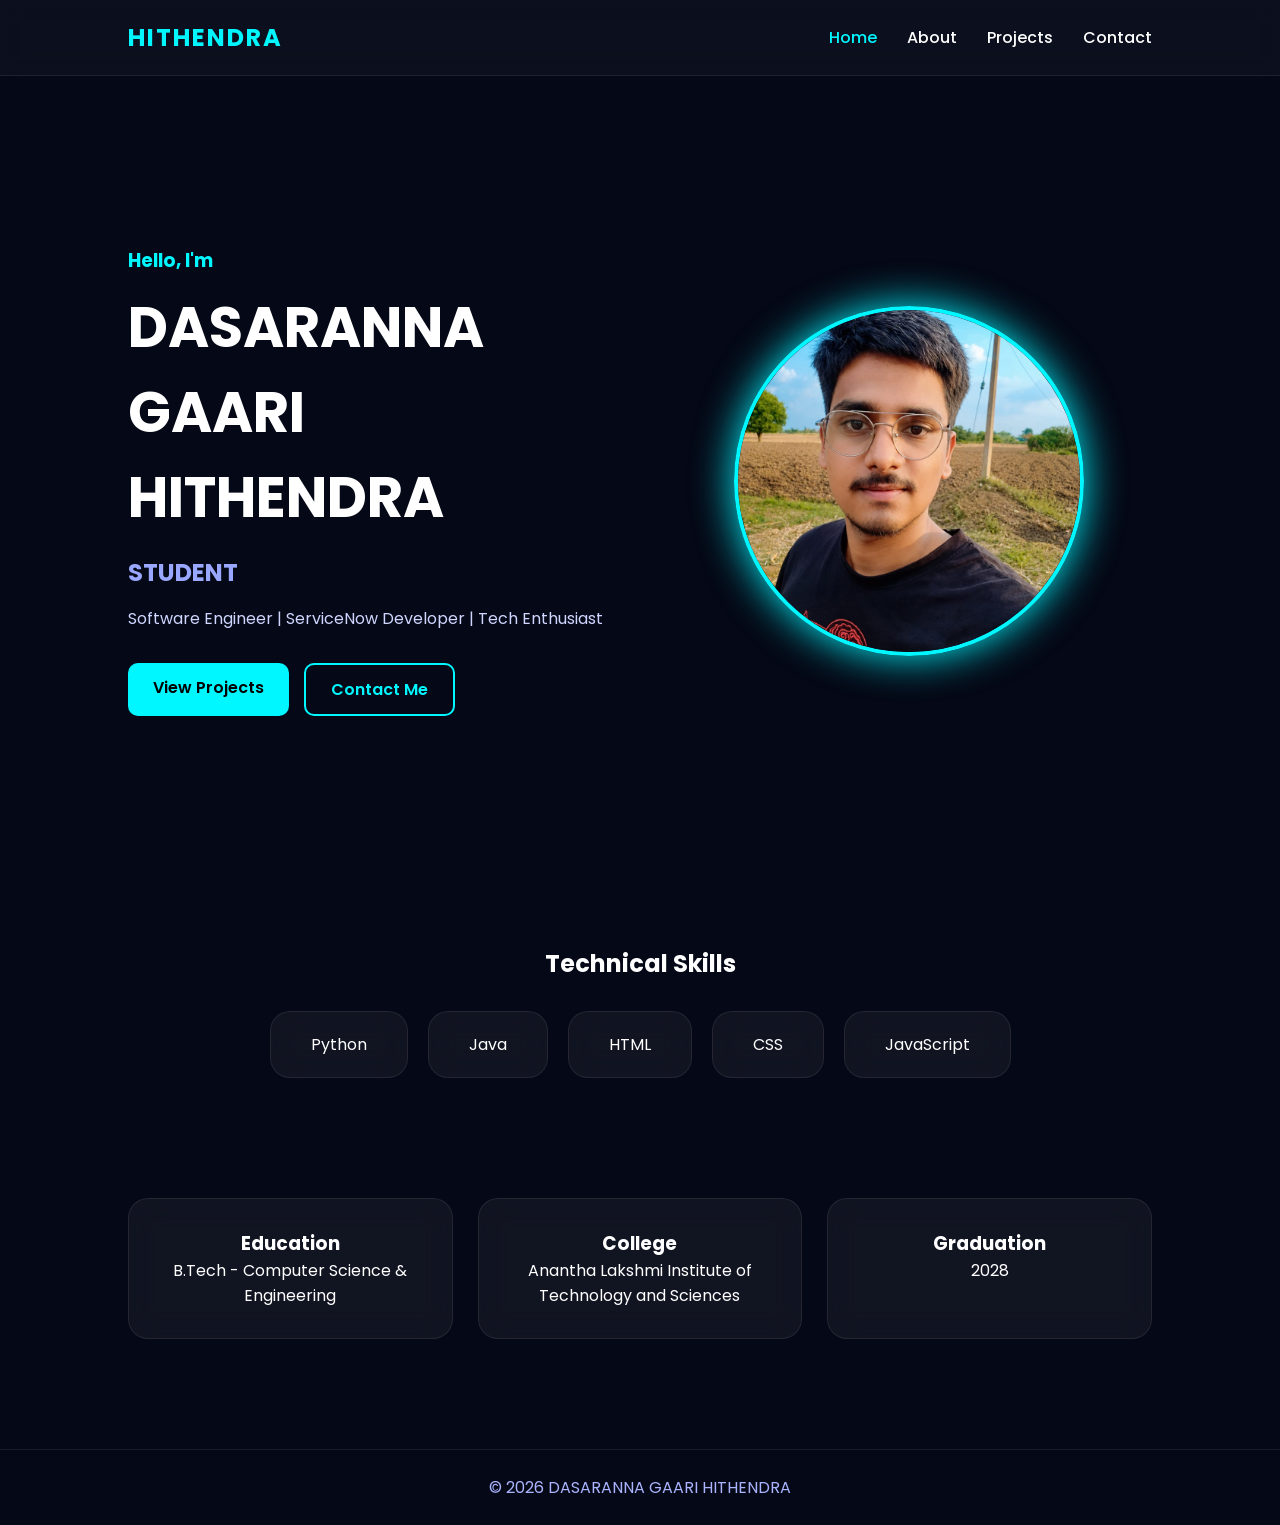
==== index.html @ 1dd6cc8e "Add files via upload" ====
<!DOCTYPE html>
<html lang="en">
<head>
    <meta charset="UTF-8">
    <meta name="viewport" content="width=device-width, initial-scale=1.0">
    <title>DASARANNA GAARI HITHENDRA | Portfolio</title>

    <link rel="stylesheet" href="style.css">

    <link rel="preconnect" href="https://fonts.googleapis.com">
    <link href="https://fonts.googleapis.com/css2?family=Poppins:wght@300;400;500;600;700&display=swap" rel="stylesheet">
</head>
<body>

    <!-- Navigation -->
    <nav>
        <div class="logo">HITHENDRA</div>

        <ul>
            <li><a href="index.html" class="active">Home</a></li>
            <li><a href="about.html">About</a></li>
            <li><a href="projects.html">Projects</a></li>
            <li><a href="contact.html">Contact</a></li>
        </ul>
    </nav>

    <!-- Hero Section -->
    <section class="hero">

        <div class="hero-text">

            <h3>Hello, I'm</h3>

            <h1>DASARANNA GAARI HITHENDRA</h1>

            <h2>STUDENT</h2>

            <p>
                Software Engineer | ServiceNow Developer | Tech Enthusiast
            </p>

            <div class="buttons">
                <a href="projects.html" class="btn">View Projects</a>

                <a href="contact.html" class="btn-outline">
                    Contact Me
                </a>
            </div>

        </div>

        <div class="hero-image">

            <img src="my photo 1.jpg.jpeg" alt="Profile">

        </div>

    </section>

    <!-- Skills -->
    <section class="skills">

        <h2>Technical Skills</h2>

        <div class="skill-container">

            <div class="card">Python</div>
            <div class="card">Java</div>
            <div class="card">HTML</div>
            <div class="card">CSS</div>
            <div class="card">JavaScript</div>

        </div>

    </section>

    <!-- Quick Info -->
    <section class="info">

        <div class="info-card">
            <h3>Education</h3>
            <p>B.Tech - Computer Science & Engineering</p>
        </div>

        <div class="info-card">
            <h3>College</h3>
            <p>Anantha Lakshmi Institute of Technology and Sciences</p>
        </div>

        <div class="info-card">
            <h3>Graduation</h3>
            <p>2028</p>
        </div>

    </section>

    <!-- Footer -->
    <footer>

        <p>
            © 2026 DASARANNA GAARI HITHENDRA
        </p>

    </footer>

    <script src="js/script.js"></script>

</body>
</html>
---- style.css ----
/* =========================
   GOOGLE FONT
========================= */
@import url('https://fonts.googleapis.com/css2?family=Poppins:wght@300;400;500;600;700;800&display=swap');

/* =========================
   RESET
========================= */

*{
    margin:0;
    padding:0;
    box-sizing:border-box;
    font-family:'Poppins',sans-serif;
}

html{
    scroll-behavior:smooth;
}

body{
    background:#050816;
    color:#ffffff;
    overflow-x:hidden;
}

/* =========================
   CUSTOM SCROLLBAR
========================= */

::-webkit-scrollbar{
    width:8px;
}

::-webkit-scrollbar-track{
    background:#0d1224;
}

::-webkit-scrollbar-thumb{
    background:#00f7ff;
    border-radius:20px;
}

/* =========================
   NAVBAR
========================= */

nav{
    width:100%;
    display:flex;
    justify-content:space-between;
    align-items:center;
    padding:20px 10%;
    background:rgba(255,255,255,0.03);
    backdrop-filter:blur(12px);
    position:sticky;
    top:0;
    z-index:1000;
    border-bottom:1px solid rgba(255,255,255,0.08);
}

.logo{
    font-size:1.5rem;
    font-weight:700;
    color:#00f7ff;
    letter-spacing:2px;
}

nav ul{
    display:flex;
    gap:30px;
    list-style:none;
}

nav ul li a{
    text-decoration:none;
    color:white;
    transition:.3s;
    font-weight:500;
}

nav ul li a:hover,
nav ul li a.active{
    color:#00f7ff;
}

/* =========================
   HERO SECTION
========================= */

.hero{
    min-height:90vh;
    display:flex;
    justify-content:space-between;
    align-items:center;
    padding:80px 10%;
    gap:50px;
}

.hero-text{
    flex:1;
}

.hero-text h3{
    color:#00f7ff;
    margin-bottom:10px;
}

.hero-text h1{
    font-size:3.5rem;
    margin-bottom:15px;
}

.hero-text h2{
    color:#9aa7ff;
    margin-bottom:15px;
}

.hero-text p{
    color:#cfd6ff;
    line-height:1.8;
    margin-bottom:30px;
}

.hero-image{
    flex:1;
    display:flex;
    justify-content:center;
}

.hero-image img{
    width:350px;
    height:350px;
    object-fit:cover;
    border-radius:50%;
    border:4px solid #00f7ff;
    box-shadow:0 0 40px #00f7ff;
}

/* =========================
   BUTTONS
========================= */

.buttons{
    display:flex;
    gap:15px;
    flex-wrap:wrap;
}

.btn,
.btn-outline,
.project-btn,
.github-btn,
.social-btn,
.send-btn{
    text-decoration:none;
    padding:12px 25px;
    border-radius:10px;
    transition:.3s;
    cursor:pointer;
    font-weight:600;
}

.btn,
.project-btn,
.github-btn,
.social-btn,
.send-btn{
    background:#00f7ff;
    color:#000;
}

.btn:hover,
.project-btn:hover,
.github-btn:hover,
.social-btn:hover,
.send-btn:hover{
    transform:translateY(-4px);
    box-shadow:0 0 25px #00f7ff;
}

.btn-outline{
    border:2px solid #00f7ff;
    color:#00f7ff;
}

.btn-outline:hover{
    background:#00f7ff;
    color:black;
}

/* =========================
   PAGE HEADER
========================= */

.page-header{
    text-align:center;
    padding:80px 10%;
}

.page-header h1{
    font-size:3rem;
    color:#00f7ff;
}

.page-header p{
    margin-top:10px;
    color:#b8c2ff;
}

/* =========================
   CARDS
========================= */

.card,
.skill-box,
.cert-card,
.info-card,
.education-card,
.goal-card,
.project-card,
.info-box{
    background:rgba(255,255,255,0.05);
    border:1px solid rgba(255,255,255,0.08);
    backdrop-filter:blur(15px);
    border-radius:20px;
    transition:.4s;
}

.card:hover,
.skill-box:hover,
.cert-card:hover,
.info-card:hover,
.education-card:hover,
.goal-card:hover,
.project-card:hover,
.info-box:hover{
    transform:translateY(-8px);
    box-shadow:0 0 25px rgba(0,247,255,.35);
}

/* =========================
   HOME PAGE
========================= */

.skills{
    padding:60px 10%;
    text-align:center;
}

.skills h2{
    margin-bottom:30px;
}

.skill-container{
    display:flex;
    justify-content:center;
    flex-wrap:wrap;
    gap:20px;
}

.card{
    padding:20px 40px;
}

.info{
    padding:60px 10%;
    display:grid;
    grid-template-columns:repeat(auto-fit,minmax(250px,1fr));
    gap:25px;
}

.info-card{
    padding:30px;
    text-align:center;
}

/* =========================
   ABOUT PAGE
========================= */

.about-container{
    padding:60px 10%;
    display:flex;
    gap:50px;
    align-items:center;
    flex-wrap:wrap;
}

.about-image img{
    width:320px;
    border-radius:20px;
    border:3px solid #00f7ff;
    box-shadow:0 0 30px #00f7ff;
}

.about-content{
    flex:1;
}

.about-content h2{
    margin-bottom:10px;
}

.about-content h3{
    color:#00f7ff;
    margin-bottom:20px;
}

.about-content p{
    line-height:1.8;
    margin-bottom:15px;
    color:#d7ddff;
}

.education-section,
.skills-section,
.certifications-section{
    padding:60px 10%;
}

.education-card{
    padding:30px;
}

.skills-grid,
.cert-grid{
    margin-top:30px;
    display:grid;
    grid-template-columns:repeat(auto-fit,minmax(220px,1fr));
    gap:25px;
}

.skill-box{
    padding:25px;
    text-align:center;
}

.cert-card{
    padding:25px;
}

/* =========================
   PROJECTS PAGE
========================= */

.projects-container{
    padding:60px 10%;
    display:grid;
    grid-template-columns:repeat(auto-fit,minmax(320px,1fr));
    gap:30px;
}

.project-card{
    padding:30px;
}

.project-card h2{
    color:#00f7ff;
    margin-bottom:15px;
}

.project-card p{
    line-height:1.8;
    color:#d5dcff;
}

.tech-stack{
    display:flex;
    flex-wrap:wrap;
    gap:10px;
    margin:20px 0;
}

.tech-stack span{
    background:#111b35;
    padding:8px 15px;
    border-radius:20px;
    color:#00f7ff;
}

.github-section,
.future-projects{
    padding:60px 10%;
    text-align:center;
}

.future-projects{
    display:grid;
    grid-template-columns:repeat(auto-fit,minmax(250px,1fr));
    gap:25px;
}

.goal-card{
    padding:25px;
}

/* =========================
   CONTACT PAGE
========================= */

.contact-container{
    padding:60px 10%;
    display:grid;
    grid-template-columns:1fr 1fr;
    gap:40px;
}

.contact-info{
    display:flex;
    flex-direction:column;
    gap:20px;
}

.info-box{
    padding:20px;
}

.contact-form{
    background:rgba(255,255,255,.04);
    padding:30px;
    border-radius:20px;
}

.contact-form h2{
    margin-bottom:20px;
}

.contact-form form{
    display:flex;
    flex-direction:column;
    gap:15px;
}

.contact-form input,
.contact-form textarea{
    padding:15px;
    border:none;
    border-radius:10px;
    background:#111b35;
    color:white;
    outline:none;
}

.social-section{
    text-align:center;
    padding:60px 10%;
}

.social-buttons{
    margin-top:25px;
    display:flex;
    justify-content:center;
    gap:20px;
    flex-wrap:wrap;
}

/* =========================
   FOOTER
========================= */

footer{
    text-align:center;
    padding:25px;
    border-top:1px solid rgba(255,255,255,.08);
    margin-top:50px;
    color:#aab4ff;
}

/* =========================
   ANIMATION
========================= */

@keyframes float{
    0%{
        transform:translateY(0px);
    }
    50%{
        transform:translateY(-15px);
    }
    100%{
        transform:translateY(0px);
    }
}

.hero-image img{
    animation:float 4s ease-in-out infinite;
}

/* =========================
   RESPONSIVE DESIGN
========================= */

@media(max-width:900px){

    nav{
        flex-direction:column;
        gap:15px;
    }

    nav ul{
        flex-wrap:wrap;
        justify-content:center;
    }

    .hero{
        flex-direction:column-reverse;
        text-align:center;
    }

    .hero-text h1{
        font-size:2.5rem;
    }

    .contact-container{
        grid-template-columns:1fr;
    }

    .about-container{
        flex-direction:column;
        text-align:center;
    }

    .hero-image img{
        width:250px;
        height:250px;
    }
}
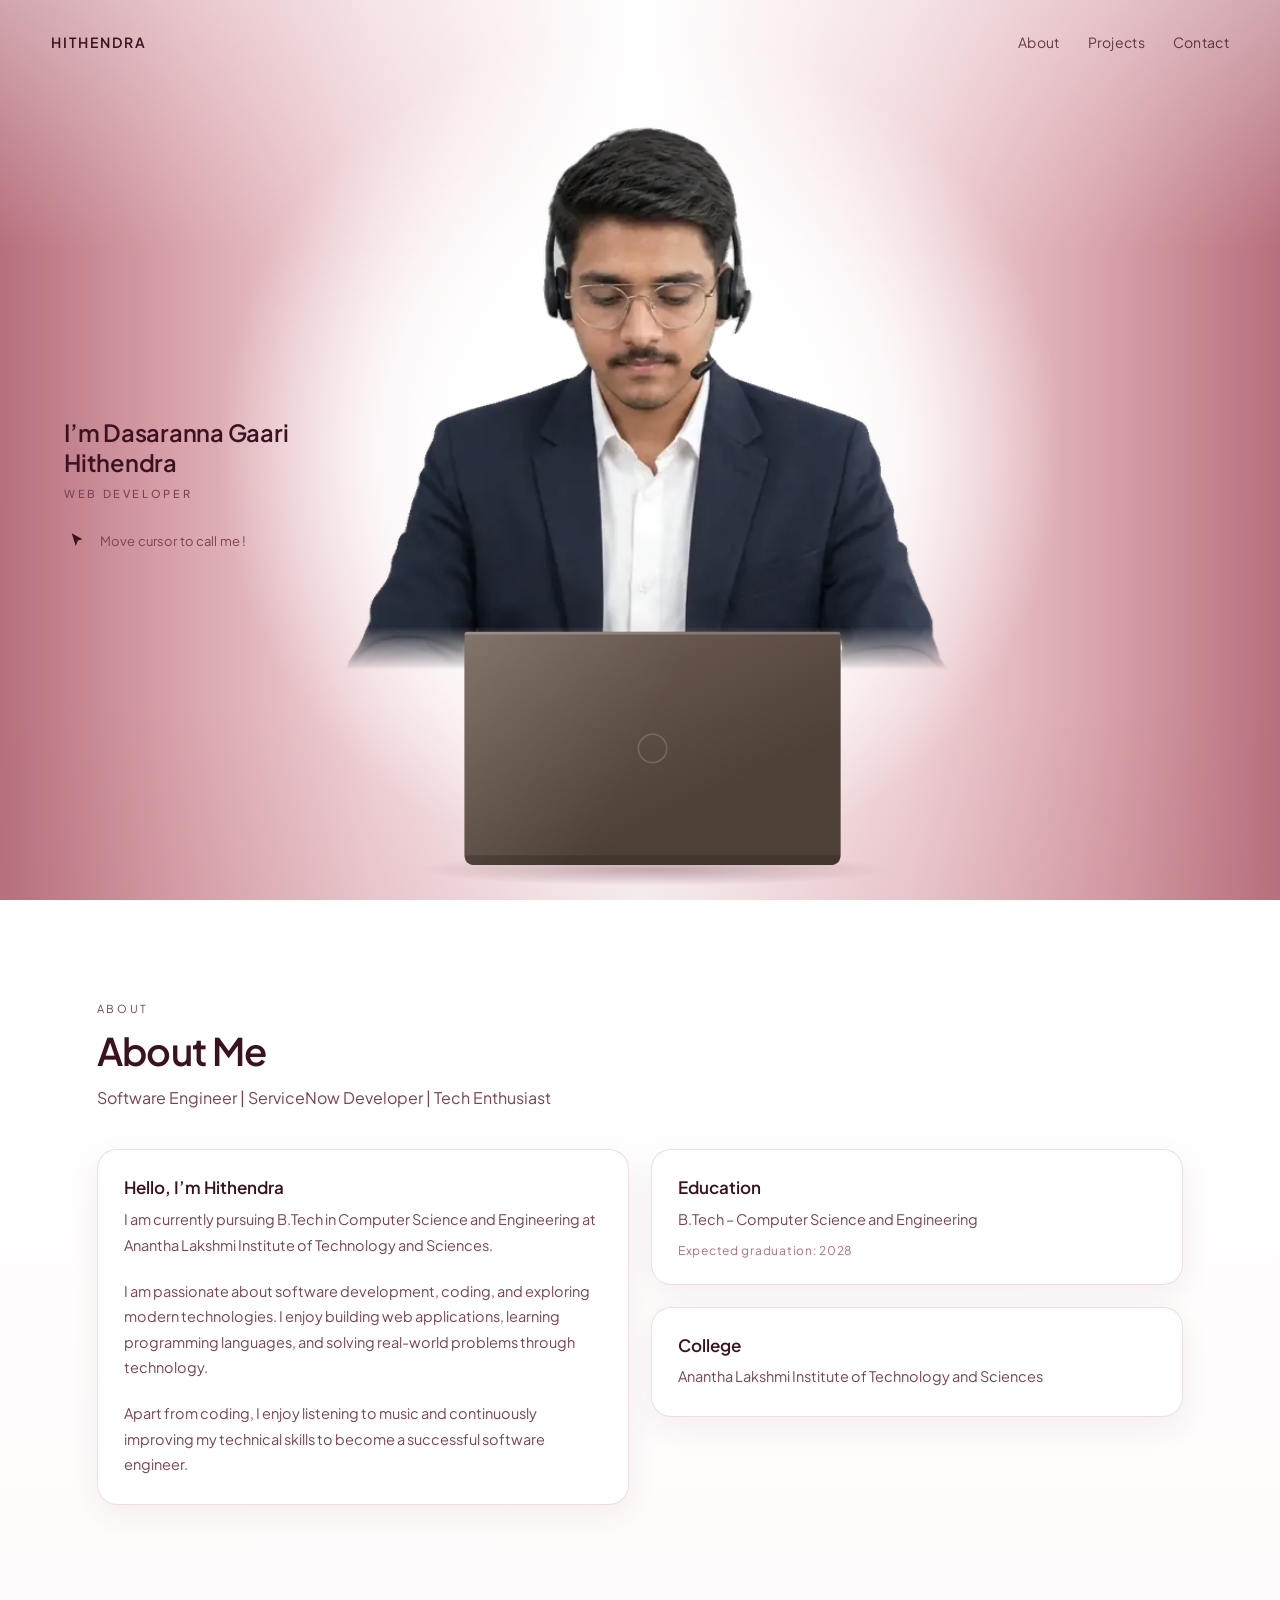
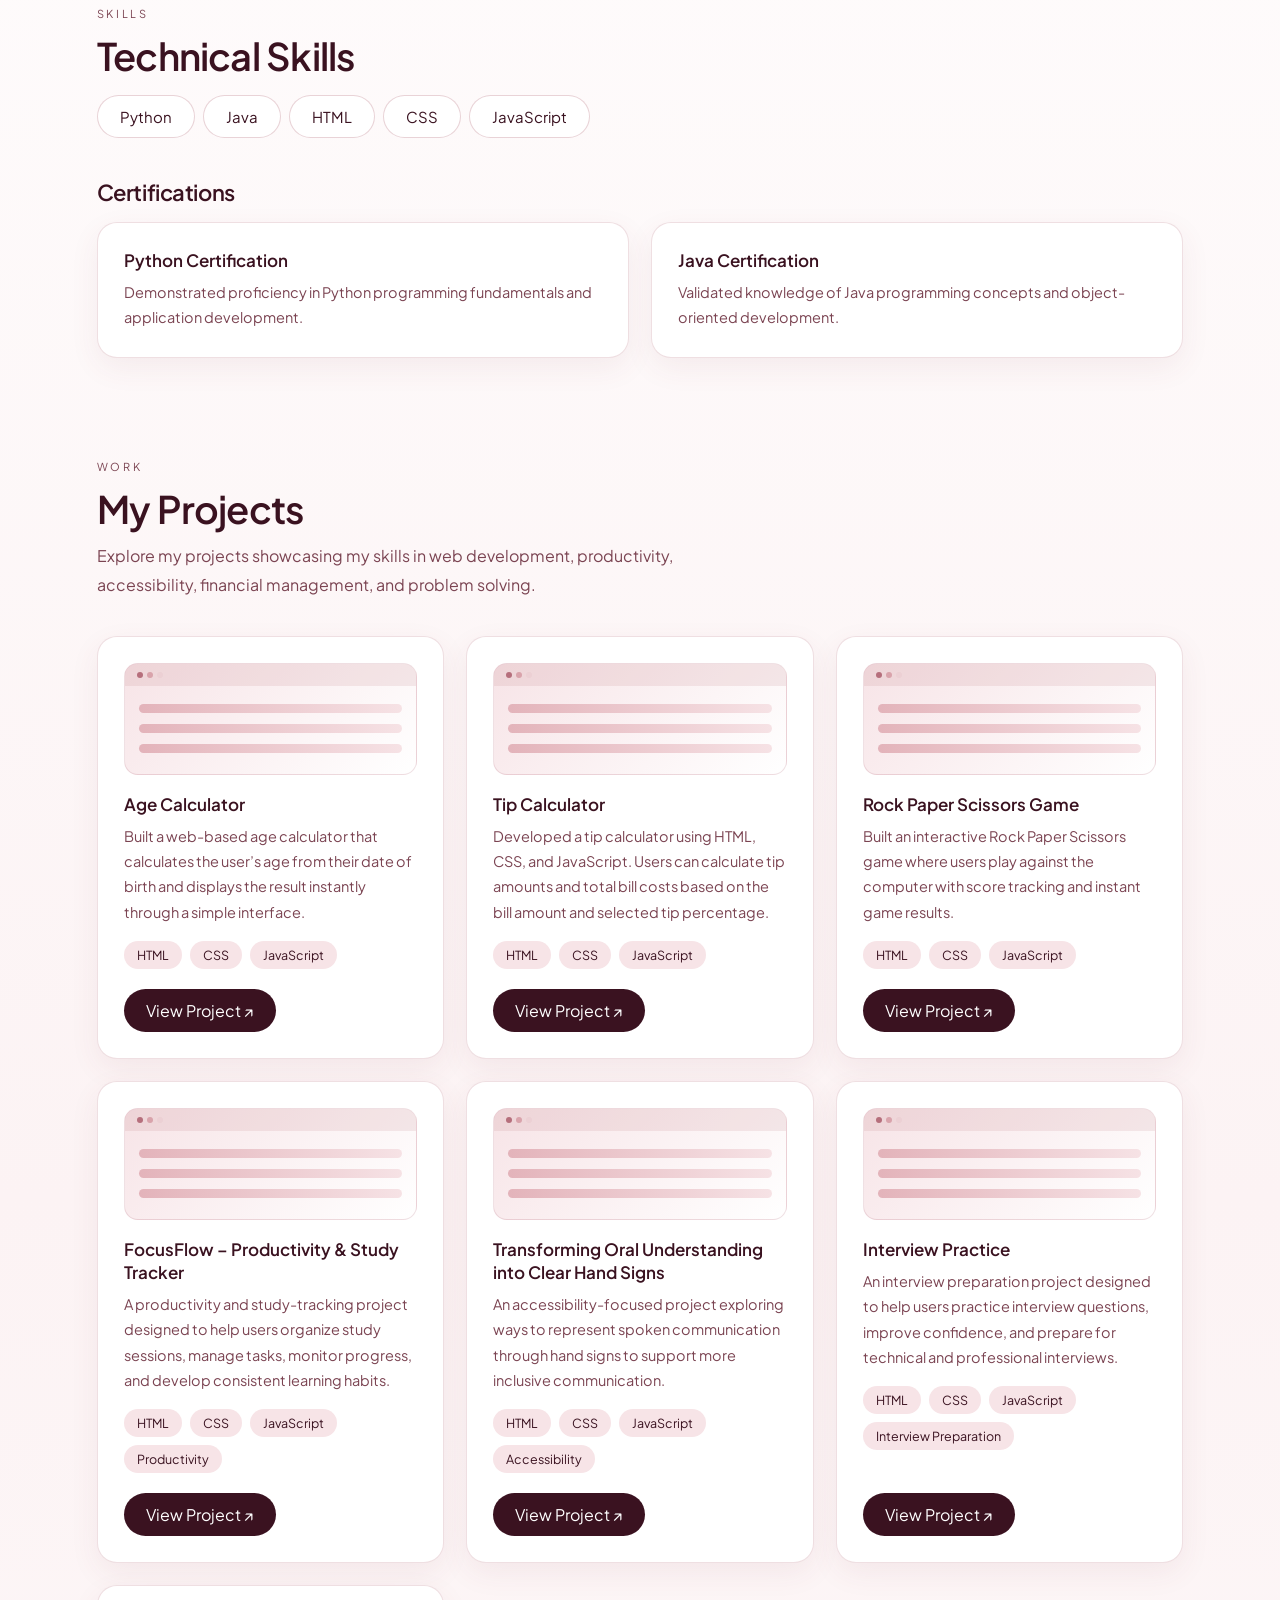
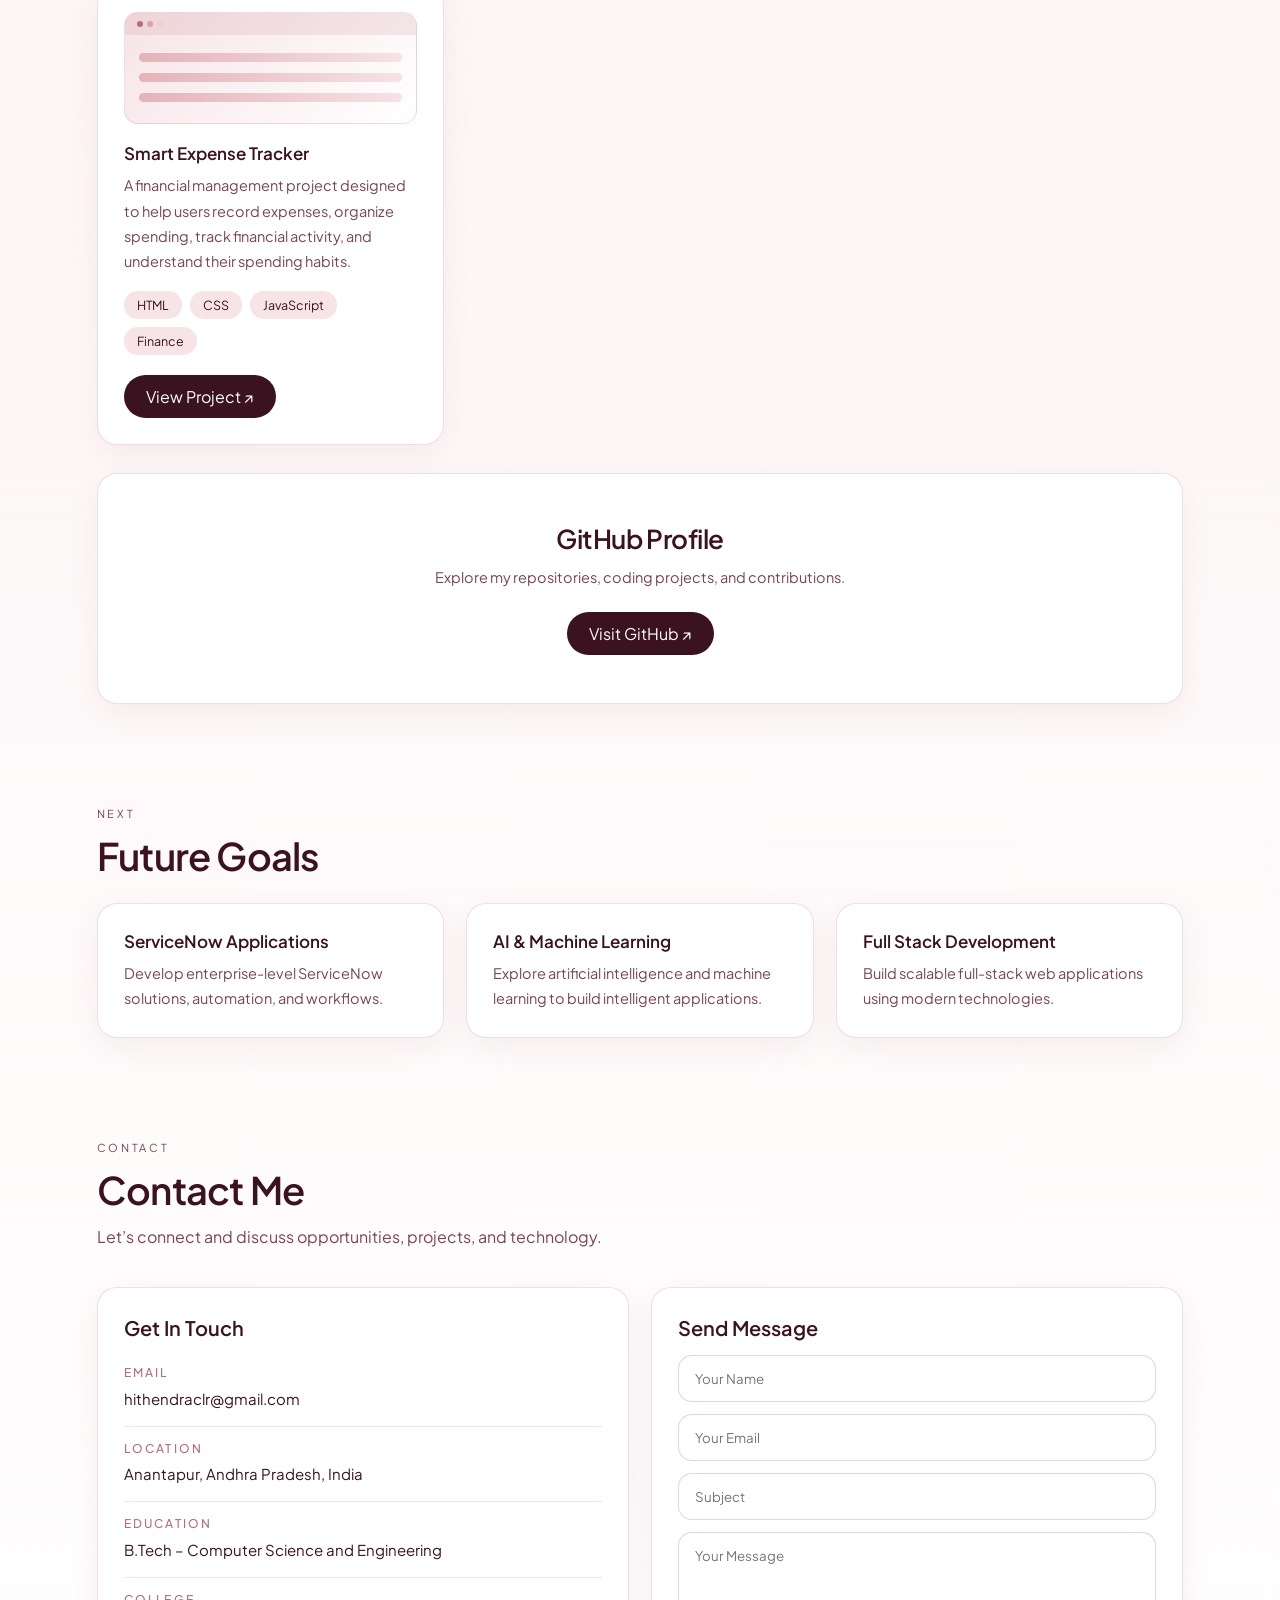
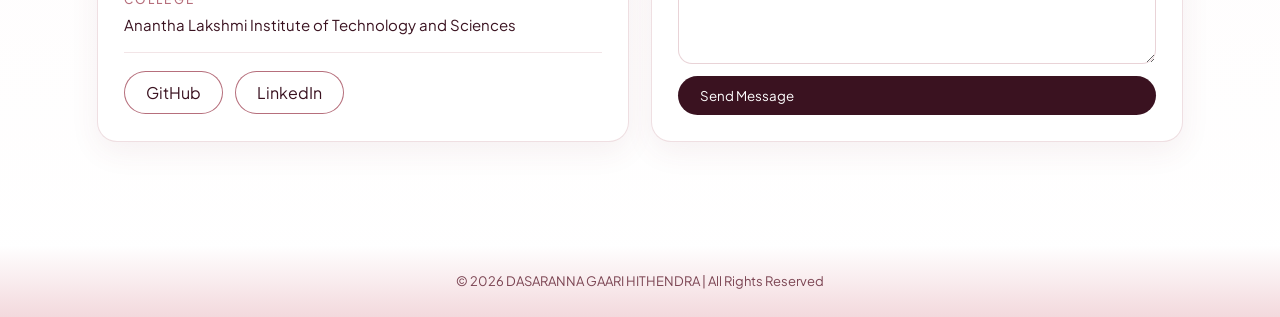
==== commit 8b1ab7f1: "Add files via upload" ====
--- a/index.html
+++ b/index.html
@@ -1,109 +1,403 @@
 <!DOCTYPE html>
 <html lang="en">
 <head>
-    <meta charset="UTF-8">
-    <meta name="viewport" content="width=device-width, initial-scale=1.0">
-    <title>DASARANNA GAARI HITHENDRA | Portfolio</title>
-
-    <link rel="stylesheet" href="style.css">
-
-    <link rel="preconnect" href="https://fonts.googleapis.com">
-    <link href="https://fonts.googleapis.com/css2?family=Poppins:wght@300;400;500;600;700&display=swap" rel="stylesheet">
+<meta charset="utf-8">
+<meta name="viewport" content="width=device-width, initial-scale=1, viewport-fit=cover">
+<title>Dasaranna Gaari Hithendra – Web Developer</title>
+<link rel="preconnect" href="https://fonts.googleapis.com">
+<link rel="preconnect" href="https://fonts.gstatic.com" crossorigin>
+<link href="https://fonts.googleapis.com/css2?family=Plus+Jakarta+Sans:wght@400;500;600&display=swap" rel="stylesheet">
+<style>
+:root{
+  --ink:#3a1220; --ink2:#7b4452; --rose:#e9c6cb; --maroon:#b66f7c; --nav:84px;
+  color-scheme:light; box-sizing:border-box;
+  padding-top:env(safe-area-inset-top,0px); padding-bottom:env(safe-area-inset-bottom,0px);
+}
+html{scroll-padding-top:env(safe-area-inset-top,0px)}
+*,*::before,*::after{box-sizing:border-box}
+html,body{margin:0}html{scroll-behavior:smooth}
+body{font-family:'Plus Jakarta Sans',system-ui,-apple-system,'Segoe UI',sans-serif;color:var(--ink);background:#fff;overflow-x:hidden;-webkit-font-smoothing:antialiased}
+
+.hero{
+  position:relative; overflow:hidden; isolation:isolate; min-height:600px;
+  height:calc(100svh - env(safe-area-inset-top,0px) - env(safe-area-inset-bottom,0px));
+  background:
+    linear-gradient(180deg,rgba(255,255,255,.38),rgba(255,255,255,0) 28%,rgba(255,255,255,0) 78%,rgba(182,111,124,.14)),
+    linear-gradient(90deg,#b66f7c 0%,#d9a3ab 14%,#f0d3d7 29%,#fcf3f4 43%,#fff 50%,#fcf3f4 57%,#f0d3d7 71%,#d9a3ab 86%,#b66f7c 100%);
+}
+
+/* navigation placeholder: reserves the top space, swap for your real nav */
+.nav{position:absolute;inset:0 0 auto 0;height:var(--nav);display:flex;align-items:center;justify-content:space-between;padding:0 clamp(20px,4vw,56px);z-index:5;font-size:14px;letter-spacing:.02em}
+.nav b{font-weight:600;letter-spacing:.14em}
+.nav a{color:inherit;text-decoration:none;opacity:.78;margin-left:28px;transition:opacity .2s}
+.nav a:hover{opacity:1}
+
+.glow{
+  position:absolute;left:50%;top:50%;width:min(66vw,960px);aspect-ratio:1;z-index:1;pointer-events:none;
+  transform:translate(-50%,-50%);
+  background:radial-gradient(closest-side,#fff 0%,#fff 42%,rgba(255,255,255,.82) 62%,rgba(255,255,255,0) 100%);
+  transition:transform 1.2s cubic-bezier(.2,.7,.2,1),opacity 1.2s;
+}
+.hero[data-state=greet] .glow{transform:translate(-50%,-50%) scale(1.07)}
+
+.stage{
+  position:absolute;left:50%;bottom:1.5vh;transform:translateX(-50%);z-index:2;
+  height:calc(100% - var(--nav) - 1vh);max-height:960px;aspect-ratio:730/740;outline:none;
+}
+.stage:focus-visible{outline:2px solid var(--ink2);outline-offset:-6px;border-radius:24px}
+canvas{display:block;width:100%;height:100%;opacity:0;transition:opacity .8s ease}
+
+.note{position:absolute;left:clamp(24px,5vw,84px);top:54%;transform:translateY(-50%);z-index:3;max-width:min(24vw,300px)}
+.note h1{margin:0;font-size:clamp(18px,1.85vw,26px);font-weight:600;line-height:1.25;letter-spacing:-.01em}
+.note h1 span{display:block;margin-top:10px;font-size:11px;font-weight:500;letter-spacing:.24em;text-transform:uppercase;color:var(--ink2)}
+.hint{display:flex;align-items:center;gap:8px;margin:26px 0 0;font-size:13px;color:var(--ink2);letter-spacing:.01em}
+
+.ci{position:relative;width:28px;height:28px;display:grid;place-items:center;color:var(--ink);flex:none}
+.ci svg{animation:nudge 2.6s ease-in-out infinite}
+.ci i{position:absolute;width:26px;height:26px;border-radius:50%;border:1px solid var(--ink2);opacity:0;animation:ring 2.6s ease-out infinite}
+@keyframes nudge{0%,100%{transform:translate(-3px,-2px)}50%{transform:translate(4px,3px)}}
+@keyframes ring{0%,55%{transform:scale(.4);opacity:0}65%{opacity:.5}100%{transform:scale(1.3);opacity:0}}
+
+.bubble{
+  position:absolute;z-index:4;top:9%;padding:9px 16px;border-radius:999px;white-space:nowrap;
+  font-size:clamp(12px,1.05vw,14px);font-weight:500;letter-spacing:.01em;color:var(--ink);
+  background:rgba(255,255,255,.9);-webkit-backdrop-filter:blur(8px);backdrop-filter:blur(8px);
+  box-shadow:0 6px 24px rgba(122,52,70,.16),0 0 0 1px rgba(182,111,124,.2);
+  opacity:0;transform:translateY(6px) scale(.96);transition:opacity .35s,transform .35s;pointer-events:none;
+}
+.bubble.on{opacity:1;transform:none}
+.bubble[data-side=left]{right:62%}
+.bubble[data-side=right]{left:62%}
+.bubble[data-side=center]{left:61%;top:6%}
+
+/* Mobile: no left/right zones, centered experience */
+@media (max-width:860px),(pointer:coarse){
+  .hero{height:auto;min-height:calc(100svh - env(safe-area-inset-top,0px) - env(safe-area-inset-bottom,0px));display:flex;flex-direction:column;justify-content:center;align-items:center;padding-top:var(--nav)}
+  .nav a{margin-left:14px;font-size:12px}
+  .glow{top:63%;width:135vw}
+  .note{position:relative;left:auto;top:auto;transform:none;max-width:none;text-align:center;padding:4px 24px 0;z-index:3}
+  .note h1{font-size:clamp(19px,5.4vw,24px)}
+  .hint{justify-content:center;margin-top:14px}
+  .stage{position:relative;left:auto;bottom:auto;transform:none;height:auto;max-height:none;width:min(118vw,700px);align-self:center;margin-top:2px}
+  .bubble[data-side]{left:57%;right:auto;top:5%;max-width:30%;white-space:normal;text-align:center;font-size:12px;padding:8px 12px;border-radius:18px}
+}
+@media (prefers-reduced-motion:reduce){.ci svg,.ci i{animation:none}.glow,.bubble,canvas{transition:none}}
+
+/* ---------- portfolio sections ---------- */
+.site{background:linear-gradient(#fff,#fcf3f4 45%,#fff);position:relative;z-index:1}
+.sec{max-width:1240px;margin:0 auto;padding:clamp(60px,8vw,110px) clamp(20px,6vw,80px) 0}
+.sec h2{font-size:clamp(26px,3vw,38px);font-weight:600;letter-spacing:-.02em;margin:0 0 10px}
+.eb{font-size:11px;letter-spacing:.24em;text-transform:uppercase;color:var(--ink2);margin:0 0 12px}
+.lead{color:var(--ink2);max-width:660px;line-height:1.8;margin:0 0 36px}
+.grid{display:grid;gap:22px}.g3{grid-template-columns:repeat(3,minmax(0,1fr))}.g2{grid-template-columns:repeat(2,minmax(0,1fr))}
+.cd{background:#fff;border:1px solid rgba(182,111,124,.22);border-radius:20px;padding:26px;box-shadow:0 10px 30px rgba(122,52,70,.07);transition:transform .35s,box-shadow .35s;min-width:0}
+.cd:hover{transform:translateY(-4px);box-shadow:0 18px 40px rgba(122,52,70,.14)}
+.cd h3{margin:0 0 8px;font-size:17px;font-weight:600;line-height:1.35;overflow-wrap:anywhere}
+.cd p{margin:0;color:var(--ink2);line-height:1.75;font-size:14.5px}
+.cd small{display:block;margin-top:10px;font-size:12px;letter-spacing:.06em;color:var(--maroon)}
+.chips{display:flex;flex-wrap:wrap;gap:8px;margin:16px 0 20px}
+.chip{padding:6px 13px;border-radius:999px;background:#f7e4e7;color:var(--ink);font-size:12.5px}
+.chips.big .chip{padding:11px 22px;font-size:15px;background:#fff;border:1px solid rgba(182,111,124,.3)}
+.btn{display:inline-flex;align-items:center;gap:6px;padding:11px 22px;border-radius:999px;background:var(--ink);color:#fff;text-decoration:none;font:500 14px inherit;font-family:inherit;border:0;cursor:pointer;transition:transform .25s,box-shadow .25s}
+.btn:hover{transform:translateY(-2px);box-shadow:0 10px 24px rgba(58,18,32,.25)}
+.btn.o{background:transparent;color:var(--ink);box-shadow:inset 0 0 0 1px var(--maroon)}
+.row{display:flex;flex-wrap:wrap;gap:12px}
+.pcard{display:flex;flex-direction:column}.pcard .btn{margin-top:auto;align-self:flex-start}
+.pv{position:relative;height:112px;border-radius:14px;margin-bottom:18px;overflow:hidden;background:linear-gradient(135deg,#f7e4e7,#fff);border:1px solid rgba(182,111,124,.2)}
+.pv::before{content:"";position:absolute;inset:0 0 auto;height:22px;background:rgba(182,111,124,.14)}
+.pv i{position:absolute;left:12px;top:8px;width:6px;height:6px;border-radius:50%;background:var(--maroon);box-shadow:10px 0 0 #d9a3ab,20px 0 0 #ecd0d4}
+.pv b{position:absolute;left:14px;height:9px;width:calc(100% - 28px);border-radius:5px;background:linear-gradient(90deg,#e3b3ba,#f6e2e5);transform-origin:left;animation:bar 3.4s ease-in-out infinite}
+.pv b:nth-of-type(1){top:40px}.pv b:nth-of-type(2){top:60px;animation-delay:.5s}.pv b:nth-of-type(3){top:80px;animation-delay:1s}
+@keyframes bar{0%,100%{transform:scaleX(.3)}50%{transform:scaleX(1)}}
+.gh{text-align:center;padding:48px 24px}.gh p{margin:0 auto 22px;max-width:520px}.gh .row{justify-content:center}
+.form{display:grid;gap:12px}
+.form input,.form textarea{width:100%;padding:14px 16px;border-radius:14px;border:1px solid rgba(182,111,124,.3);background:#fff;font:14px inherit;font-family:inherit;color:var(--ink)}
+.form input:focus,.form textarea:focus{outline:2px solid var(--maroon);outline-offset:1px}
+.ib{padding:14px 0;border-bottom:1px solid rgba(182,111,124,.18)}.ib:last-child{border:0}.ib h3{font-size:12px;letter-spacing:.18em;text-transform:uppercase;color:var(--maroon);font-weight:500;margin:0 0 4px}.ib p{margin:0;color:var(--ink);font-size:15px;overflow-wrap:anywhere}
+.foot{margin-top:clamp(60px,8vw,110px);padding:28px 20px;text-align:center;font-size:13px;color:var(--ink2);background:linear-gradient(#fff,#f3d9dd)}
+.rv{opacity:0;transform:translateY(24px);transition:opacity .7s ease,transform .7s ease}.rv.in{opacity:1;transform:none}
+@media (max-width:1000px){.g3{grid-template-columns:repeat(2,minmax(0,1fr))}}
+@media (max-width:640px){.g3,.g2{grid-template-columns:1fr}}
+@media (prefers-reduced-motion:reduce){.rv{opacity:1;transform:none;transition:none}.pv b{animation:none;transform:scaleX(.7)}html{scroll-behavior:auto}}
+</style>
 </head>
 <body>
-
-    <!-- Navigation -->
-    <nav>
-        <div class="logo">HITHENDRA</div>
-
-        <ul>
-            <li><a href="index.html" class="active">Home</a></li>
-            <li><a href="about.html">About</a></li>
-            <li><a href="projects.html">Projects</a></li>
-            <li><a href="contact.html">Contact</a></li>
-        </ul>
-    </nav>
-
-    <!-- Hero Section -->
-    <section class="hero">
-
-        <div class="hero-text">
-
-            <h3>Hello, I'm</h3>
-
-            <h1>DASARANNA GAARI HITHENDRA</h1>
-
-            <h2>STUDENT</h2>
-
-            <p>
-                Software Engineer | ServiceNow Developer | Tech Enthusiast
-            </p>
-
-            <div class="buttons">
-                <a href="projects.html" class="btn">View Projects</a>
-
-                <a href="contact.html" class="btn-outline">
-                    Contact Me
-                </a>
-            </div>
-
-        </div>
-
-        <div class="hero-image">
-
-            <img src="my photo 1.jpg.jpeg" alt="Profile">
-
-        </div>
-
-    </section>
-
-    <!-- Skills -->
-    <section class="skills">
-
-        <h2>Technical Skills</h2>
-
-        <div class="skill-container">
-
-            <div class="card">Python</div>
-            <div class="card">Java</div>
-            <div class="card">HTML</div>
-            <div class="card">CSS</div>
-            <div class="card">JavaScript</div>
-
-        </div>
-
-    </section>
-
-    <!-- Quick Info -->
-    <section class="info">
-
-        <div class="info-card">
-            <h3>Education</h3>
-            <p>B.Tech - Computer Science & Engineering</p>
-        </div>
-
-        <div class="info-card">
-            <h3>College</h3>
-            <p>Anantha Lakshmi Institute of Technology and Sciences</p>
-        </div>
-
-        <div class="info-card">
-            <h3>Graduation</h3>
-            <p>2028</p>
-        </div>
-
-    </section>
-
-    <!-- Footer -->
-    <footer>
-
-        <p>
-            © 2026 DASARANNA GAARI HITHENDRA
-        </p>
-
-    </footer>
-
-    <script src="js/script.js"></script>
-
+<main class="hero" id="hero"><span id="top"></span>
+  <header class="nav"><b><a href="#top" style="margin:0;opacity:1">HITHENDRA</a></b><nav><a href="#about">About</a><a href="#projects">Projects</a><a href="#contact">Contact</a></nav></header>
+  <div class="glow" aria-hidden="true"></div>
+
+  <section class="note">
+    <h1>I’m Dasaranna Gaari Hithendra<span>Web Developer</span></h1>
+    <p class="hint">
+      <span class="ci" aria-hidden="true"><i></i><svg viewBox="0 0 20 20" width="18" height="18"><path d="M3 2l12 6.5-5.2 1.6L7.5 16z" fill="currentColor"/></svg></span>
+      <span id="hintText">Move cursor to call me !</span>
+    </p>
+  </section>
+
+  <div class="stage" tabindex="0" role="button" aria-label="Say hello to the developer">
+    <canvas id="c" role="img" aria-label="Animated portrait of the developer working at a laptop with a headset"></canvas>
+    <div class="bubble" id="bubble" data-side="center" aria-live="polite"></div>
+  </div>
+
+</main>
+<div class="site">
+<section class="sec" id="about">
+  <p class="eb">About</p><h2>About Me</h2>
+  <p class="lead">Software Engineer | ServiceNow Developer | Tech Enthusiast</p>
+  <div class="grid g2">
+    <div class="cd rv"><h3>Hello, I’m Hithendra</h3>
+      <p>I am currently pursuing B.Tech in Computer Science and Engineering at Anantha Lakshmi Institute of Technology and Sciences.</p><br>
+      <p>I am passionate about software development, coding, and exploring modern technologies. I enjoy building web applications, learning programming languages, and solving real-world problems through technology.</p><br>
+      <p>Apart from coding, I enjoy listening to music and continuously improving my technical skills to become a successful software engineer.</p></div>
+    <div class="grid" style="align-content:start">
+      <div class="cd rv"><h3>Education</h3><p>B.Tech – Computer Science and Engineering</p><small>Expected graduation: 2028</small></div>
+      <div class="cd rv"><h3>College</h3><p>Anantha Lakshmi Institute of Technology and Sciences</p></div>
+    </div>
+  </div>
+</section>
+
+<section class="sec" id="skills">
+  <p class="eb">Skills</p><h2>Technical Skills</h2>
+  <div class="chips big rv"><span class="chip">Python</span><span class="chip">Java</span><span class="chip">HTML</span><span class="chip">CSS</span><span class="chip">JavaScript</span></div>
+  <h2 style="font-size:22px;margin-top:40px">Certifications</h2>
+  <div class="grid g2" style="margin-top:16px">
+    <div class="cd rv"><h3>Python Certification</h3><p>Demonstrated proficiency in Python programming fundamentals and application development.</p></div>
+    <div class="cd rv"><h3>Java Certification</h3><p>Validated knowledge of Java programming concepts and object-oriented development.</p></div>
+  </div>
+</section>
+
+<section class="sec" id="projects">
+  <p class="eb">Work</p><h2>My Projects</h2>
+  <p class="lead">Explore my projects showcasing my skills in web development, productivity, accessibility, financial management, and problem solving.</p>
+  <div class="grid g3" id="plist"></div>
+  <div class="cd gh rv" style="margin-top:28px"><h2 style="font-size:26px">GitHub Profile</h2><p>Explore my repositories, coding projects, and contributions.</p>
+    <div class="row"><a class="btn" href="https://github.com/hithendraclr-coder" target="_blank" rel="noopener noreferrer">Visit GitHub ↗</a></div></div>
+</section>
+
+<section class="sec" id="goals">
+  <p class="eb">Next</p><h2>Future Goals</h2>
+  <div class="grid g3" style="margin-top:24px">
+    <div class="cd rv"><h3>ServiceNow Applications</h3><p>Develop enterprise-level ServiceNow solutions, automation, and workflows.</p></div>
+    <div class="cd rv"><h3>AI &amp; Machine Learning</h3><p>Explore artificial intelligence and machine learning to build intelligent applications.</p></div>
+    <div class="cd rv"><h3>Full Stack Development</h3><p>Build scalable full-stack web applications using modern technologies.</p></div>
+  </div>
+</section>
+
+<section class="sec" id="contact">
+  <p class="eb">Contact</p><h2>Contact Me</h2>
+  <p class="lead">Let’s connect and discuss opportunities, projects, and technology.</p>
+  <div class="grid g2">
+    <div class="cd rv"><h3 style="font-size:20px;margin-bottom:10px">Get In Touch</h3>
+      <div class="ib"><h3>Email</h3><p>hithendraclr@gmail.com</p></div>
+      <div class="ib"><h3>Location</h3><p>Anantapur, Andhra Pradesh, India</p></div>
+      <div class="ib"><h3>Education</h3><p>B.Tech – Computer Science and Engineering</p></div>
+      <div class="ib"><h3>College</h3><p>Anantha Lakshmi Institute of Technology and Sciences</p></div>
+      <div class="row" style="margin-top:18px">
+        <a class="btn o" href="https://github.com/hithendraclr-coder" target="_blank" rel="noopener noreferrer">GitHub</a>
+        <a class="btn o" href="https://www.linkedin.com/in/dasaranna-gaari-hithendra-b00830337" target="_blank" rel="noopener noreferrer">LinkedIn</a></div></div>
+    <div class="cd rv"><h3 style="font-size:20px;margin-bottom:14px">Send Message</h3>
+      <form class="form" id="cf">
+        <input name="name" placeholder="Your Name" required><input name="email" type="email" placeholder="Your Email" required>
+        <input name="subject" placeholder="Subject" required><textarea name="message" rows="6" placeholder="Your Message" required></textarea>
+        <button class="btn" type="submit">Send Message</button></form></div>
+  </div>
+</section>
+<footer class="foot">© 2026 DASARANNA GAARI HITHENDRA | All Rights Reserved</footer>
+</div>
+
+<script>
+(() => {
+  const FRAMES = ["[data-uri]", "[data-uri]", "[data-uri]", "[data-uri]", "[data-uri]", "[data-uri]", "[data-uri]", "[data-uri]", "[data-uri]", "[data-uri]", "[data-uri]", "[data-uri]", "[data-uri]